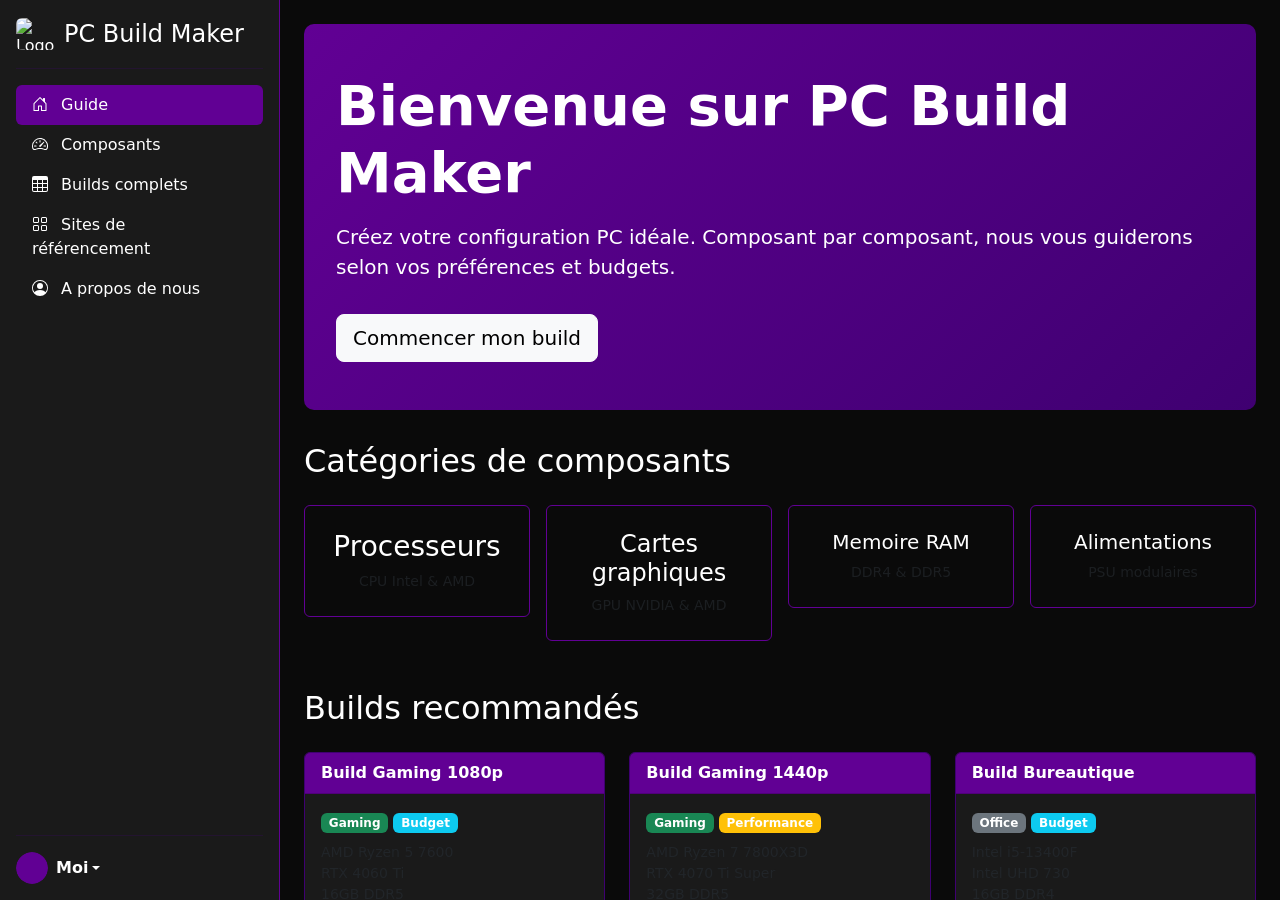
==== index.html @ 877aa24e "bblblbl" ====
<!DOCTYPE html>
<html lang="fr">
<head>
    <meta charset="UTF-8">
    <meta name="viewport" content="width=device-width, initial-scale=1">
    <title>PCBuild Maker - Page d'accueil</title>
    <link rel="stylesheet" href="./css/index.css">
    <link href="https://cdn.jsdelivr.net/npm/bootstrap@5.2.1/dist/css/bootstrap.min.css" rel="stylesheet" integrity="sha384-iYQeCzEYFbKjA/T2uDLTpkwGzCiq6soy8tYaI1GyVh/UjpbCx/TYkiZhlZB6+fzT" crossorigin="anonymous">
    <link rel="icon" href="assets/images/logo.png" type="image/png">
</head>
<body>
    <svg xmlns="http://www.w3.org/2000/svg" style="display: none;">
        <symbol id="home" viewBox="0 0 16 16">
            <path d="M8.354 1.146a.5.5 0 0 0-.708 0l-6 6A.5.5 0 0 0 1.5 7.5v7a.5.5 0 0 0 .5.5h4.5a.5.5 0 0 0 .5-.5v-4h2v4a.5.5 0 0 0 .5.5H14a.5.5 0 0 0 .5-.5v-7a.5.5 0 0 0-.146-.354L13 5.793V2.5a.5.5 0 0 0-.5-.5h-1a.5.5 0 0 0-.5.5v1.293L8.354 1.146zM2.5 14V7.707l5.5-5.5 5.5 5.5V14H10v-4a.5.5 0 0 0-.5-.5h-3a.5.5 0 0 0-.5.5v4H2.5z"/>
        </symbol>
        <symbol id="speedometer2" viewBox="0 0 16 16">
            <path d="M8 4a.5.5 0 0 1 .5.5V6a.5.5 0 0 1-1 0V4.5A.5.5 0 0 1 8 4zM3.732 5.732a.5.5 0 0 1 .707 0l.915.914a.5.5 0 1 1-.708.708l-.914-.915a.5.5 0 0 1 0-.707zM2 10a.5.5 0 0 1 .5-.5h1.586a.5.5 0 0 1 0 1H2.5A.5.5 0 0 1 2 10zm9.5 0a.5.5 0 0 1 .5-.5h1.5a.5.5 0 0 1 0 1H12a.5.5 0 0 1-.5-.5zm.754-4.246a.389.389 0 0 0-.527-.02L7.547 9.31a.91.91 0 1 0 1.302 1.258l3.434-4.297a.389.389 0 0 0-.029-.518z"/>
            <path fill-rule="evenodd" d="M0 10a8 8 0 1 1 15.547 2.661c-.442 1.253-1.845 1.602-2.932 1.25C11.309 13.488 9.475 13 8 13c-1.474 0-3.31.488-4.615.911-1.087.352-2.49.003-2.932-1.25A7.988 7.988 0 0 1 0 10zm8-7a7 7 0 0 0-6.603 9.329c.203.575.923.876 1.68.63C4.397 12.533 6.358 12 8 12s3.604.532 4.923.96c.757.245 1.477-.056 1.68-.631A7 7 0 0 0 8 3z"/>
        </symbol>
        <symbol id="table" viewBox="0 0 16 16">
            <path d="M0 2a2 2 0 0 1 2-2h12a2 2 0 0 1 2 2v12a2 2 0 0 1-2 2H2a2 2 0 0 1-2-2V2zm15 2h-4v3h4V4zm0 4h-4v3h4V8zm0 4h-4v3h3a1 1 0 0 0 1-1v-2zm-5 3v-3H6v3h4zm-5 0v-3H1v2a1 1 0 0 0 1 1h3zm-4-4h4V8H1v3zm0-4h4V4H1v3zm5-3v3h4V4H6zm4 4H6v3h4V8z"/>
        </symbol>
        <symbol id="people-circle" viewBox="0 0 16 16">
            <path d="M11 6a3 3 0 1 1-6 0 3 3 0 0 1 6 0z"/>
            <path fill-rule="evenodd" d="M0 8a8 8 0 1 1 16 0A8 8 0 0 1 0 8zm8-7a7 7 0 0 0-5.468 11.37C3.242 11.226 4.805 10 8 10s4.757 1.225 5.468 2.37A7 7 0 0 0 8 1z"/>
        </symbol>
        <symbol id="grid" viewBox="0 0 16 16">
            <path d="M1 2.5A1.5 1.5 0 0 1 2.5 1h3A1.5 1.5 0 0 1 7 2.5v3A1.5 1.5 0 0 1 5.5 7h-3A1.5 1.5 0 0 1 1 5.5v-3zM2.5 2a.5.5 0 0 0-.5.5v3a.5.5 0 0 0 .5.5h3a.5.5 0 0 0 .5-.5v-3a.5.5 0 0 0-.5-.5h-3zm6.5.5A1.5 1.5 0 0 1 10.5 1h3A1.5 1.5 0 0 1 15 2.5v3A1.5 1.5 0 0 1 13.5 7h-3A1.5 1.5 0 0 1 9 5.5v-3zm1.5-.5a.5.5 0 0 0-.5.5v3a.5.5 0 0 0 .5.5h3a.5.5 0 0 0 .5-.5v-3a.5.5 0 0 0-.5-.5h-3zM1 10.5A1.5 1.5 0 0 1 2.5 9h3A1.5 1.5 0 0 1 7 10.5v3A1.5 1.5 0 0 1 5.5 15h-3A1.5 1.5 0 0 1 1 13.5v-3zm1.5-.5a.5.5 0 0 0-.5.5v3a.5.5 0 0 0 .5.5h3a.5.5 0 0 0 .5-.5v-3a.5.5 0 0 0-.5-.5h-3zm6.5.5A1.5 1.5 0 0 1 10.5 9h3a1.5 1.5 0 0 1 1.5 1.5v3a1.5 1.5 0 0 1-1.5 1.5h-3A1.5 1.5 0 0 1 9 13.5v-3zm1.5-.5a.5.5 0 0 0-.5.5v3a.5.5 0 0 0 .5.5h3a.5.5 0 0 0 .5-.5v-3a.5.5 0 0 0-.5-.5h-3z"/>
        </symbol>
    </svg>

    <main class="d-flex flex-nowrap">
        <!-- Sidebar -->
        <div class="sidebar d-flex flex-column flex-shrink-0 p-3" style="width: 280px;">
            <a href="test2.html" class="d-flex align-items-center mb-3 mb-md-0 me-md-auto text-white text-decoration-none">
                <img src="assets/images/logo.png" alt="Logo PC Build Maker" width="40" height="32" class="me-2 rounded">
                <span class="fs-4">PC Build Maker</span>
            </a>
            <hr>
            <ul class="nav nav-pills flex-column mb-auto">
                <li class="nav-item">
                    <a href="#" class="nav-link active" aria-current="page">
                        <svg class="bi pe-none me-2" width="16" height="16"><use xlink:href="#home"/></svg>
                        Guide
                    </a>
                </li>
                <li>
                    <a href="#" class="nav-link">
                        <svg class="bi pe-none me-2" width="16" height="16"><use xlink:href="#speedometer2"/></svg>
                        Composants
                    </a>
                </li>
                <li>
                    <a href="#" class="nav-link">
                        <svg class="bi pe-none me-2" width="16" height="16"><use xlink:href="#table"/></svg>
                        Builds complets
                    </a>
                </li>
                <li>
                    <a href="./pages/siteref.html" class="nav-link">
                        <svg class="bi pe-none me-2" width="16" height="16"><use xlink:href="#grid"/></svg>
                        Sites de référencement
                    </a>
                </li>
                <li>
                    <a href="./pages/Apropos.html" class="nav-link">
                        <svg class="bi pe-none me-2" width="16" height="16"><use xlink:href="#people-circle"/></svg>
                        A propos de nous
                    </a>
                </li>
            </ul>
            <hr>
            <div class="dropdown">
                <a href="#" class="d-flex align-items-center text-white text-decoration-none dropdown-toggle" data-bs-toggle="dropdown" aria-expanded="false">
                    <svg width="32" height="32" class="rounded-circle me-2" style="fill: #610094;">
                        <rect width="32" height="32" rx="16"/>
                    </svg>
                    <strong>Moi</strong>
                </a>
                <ul class="dropdown-menu text-small shadow">
                    <li><a class="dropdown-item" href="#">Nouveau projet...</a></li>
                    <li><a class="dropdown-item" href="#">Paramètres</a></li>
                    <li><a class="dropdown-item" href="#">Profil</a></li>
                    <li><hr class="dropdown-divider"></li>
                    <li><a class="dropdown-item" href="#">Se déconnecter</a></li>
                </ul>
            </div>
        </div>

        
        <div class="flex-grow-1 p-4 scrollarea">
            
            <div class="hero-section">
                <h1 class="display-4 fw-bold mb-3">Bienvenue sur PC Build Maker</h1>
                <p class="lead">Créez votre configuration PC idéale. Composant par composant, nous vous guiderons selon vos préférences et budgets.</p>
                <button class="btn btn-light btn-lg mt-3">Commencer mon build</button>
            </div>

            
            <div class="mb-5">
                <h2 class="mb-4">Catégories de composants</h2>
                <div class="row g-3">
                    <div class="col-md-3">
                        <div class="component-card p-4 rounded text-center">
                            <h3>Processeurs</h3>
                            <p class="small text-muted mb-0">CPU Intel & AMD</p>
                        </div>
                    </div>
                    <div class="col-md-3">
                        <div class="component-card p-4 rounded text-center">
                            <h4>Cartes graphiques</h4>
                            <p class="small text-muted mb-0">GPU NVIDIA & AMD</p>
                        </div>
                    </div>
                    <div class="col-md-3">
                        <div class="component-card p-4 rounded text-center">
                            <h5>Memoire RAM</h5>
                            <p class="small text-muted mb-0">DDR4 & DDR5</p>
                        </div>
                    </div>
                    <div class="col-md-3">
                        <div class="component-card p-4 rounded text-center">
                            <h5>Alimentations</h5>
                            <p class="small text-muted mb-0">PSU modulaires</p>
                        </div>
                    </div>
                </div>
            </div>

            <!-- Les recommendations -->
            <div class="mb-5">
                <h2 class="mb-4">Builds recommandés</h2>
                <div class="row g-4">
                    <div class="col-md-4">
                        <div class="card">
                            <div class="card-header">
                                Build Gaming 1080p
                            </div>
                            <div class="card-body">
                                <div class="mb-2">
                                    <span class="badge bg-success">Gaming</span>
                                    <span class="badge bg-info">Budget</span>
                                </div>
                                <ul class="list-unstyled small">
                                    <li>AMD Ryzen 5 7600</li>
                                    <li>RTX 4060 Ti</li>
                                    <li>16GB DDR5</li>
                                    <li>1TB NVMe SSD</li>
                                </ul>
                                <div class="d-flex justify-content-between align-items-center mt-3">
                                    <span class="price-tag">899 euros</span>
                                    <button class="btn btn-primary btn-sm">Voir détails</button>
                                </div>
                            </div>
                        </div>
                    </div>

                    <div class="col-md-4">
                        <div class="card">
                            <div class="card-header">
                                Build Gaming 1440p
                            </div>
                            <div class="card-body">
                                <div class="mb-2">
                                    <span class="badge bg-success">Gaming</span>
                                    <span class="badge bg-warning">Performance</span>
                                </div>
                                <ul class="list-unstyled small">
                                    <li>AMD Ryzen 7 7800X3D</li>
                                    <li>RTX 4070 Ti Super</li>
                                    <li>32GB DDR5</li>
                                    <li>2TB NVMe SSD</li>
                                </ul>
                                <div class="d-flex justify-content-between align-items-center mt-3">
                                    <span class="price-tag">1649 euros</span>
                                    <button class="btn btn-primary btn-sm">Voir détails</button>
                                </div>
                            </div>
                        </div>
                    </div>

                    <div class="col-md-4">
                        <div class="card">
                            <div class="card-header">
                                Build Bureautique
                            </div>
                            <div class="card-body">
                                <div class="mb-2">
                                    <span class="badge bg-secondary">Office</span>
                                    <span class="badge bg-info">Budget</span>
                                </div>
                                <ul class="list-unstyled small">
                                    <li>Intel i5-13400F</li>
                                    <li>Intel UHD 730</li>
                                    <li>16GB DDR4</li>
                                    <li>512GB SSD</li>
                                </ul>
                                <div class="d-flex justify-content-between align-items-center mt-3">
                                    <span class="price-tag">549 euros</span>
                                    <button class="btn btn-primary btn-sm">Voir détails</button>
                                </div>
                            </div>
                        </div>
                    </div>
                </div>
            </div>

            <!-- Le guide en bas de page -->
            <div>
                <h2 class="mb-4">Guide débutant</h2>
                <div class="card">
                    <div class="card-body">
                        <h3 class="card-title">Comprendre les composants essentiels</h3>
                        <p class="card-text">Découvrez le rôle de chaque composant pour bien démarrer dans l'assemblage de votre PC.</p>
                        <div class="row g-3 mt-3">
                            <div class="col-md-6">
                                <h4>Le processeur (CPU)</h4>
                                <p class="small text-muted">Le cerveau de votre PC, responsable de tous les calculs.</p>
                            </div>
                            <div class="col-md-6">
                                <h4>La carte graphique (GPU)</h4>
                                <p class="small text-muted">Gere l'affichage et les performances en jeu.</p>
                            </div>
                            <div class="col-md-6">
                                <h5>La memoire RAM</h5>
                                <p class="small text-muted">Stockage temporaire rapide pour vos applications.</p>
                            </div>
                            <div class="col-md-6">
                                <h5>La carte mere</h5>
                                <p class="small text-muted">Connecte tous les composants entre eux.</p>
                            </div>
                        </div>
                        <button class="btn btn-primary mt-4">Lire le guide complet</button>
                    </div>
                </div>
            </div>
        </div>
    </main>

    <script src="https://cdn.jsdelivr.net/npm/bootstrap@5.2.1/dist/js/bootstrap.bundle.min.js" integrity="sha384-u1OknCvxWvY5kfmNBILK2hRnQC3Pr17a+RTT6rIHI7NnikvbZlHgTPOOmMi466C8" crossorigin="anonymous"></script>
</body>
</html>
---- css/index.css ----
body {
            min-height: 100vh;
            background-color: #0a0a0a !important;
            color: #ffffff !important;
            margin: 0;
            padding: 0;
        }

        .sidebar {
            background-color: #1a1a1a !important;
            border-right: 1px solid #610094 !important;
        }

        .nav-link {
            color: #ffffff !important;
            transition: all 0.3s ease;
        }

        .nav-link:hover {
            background-color: #3f0071 !important;
            color: #ffffff !important;
        }

        .nav-link.active {
            background-color: #610094 !important;
            color: #ffffff !important;
        }

        .card {
            background-color: #1a1a1a !important;
            border: 1px solid #3f0071 !important;
        }

        .card-header {
            background-color: #610094 !important;
            color: #ffffff !important;
            font-weight: 600;
        }

        .badge {
            font-size: 0.75rem;
        }

        .btn-primary {
            background-color: #610094 !important;
            border-color: #610094 !important;
        }

        .btn-primary:hover {
            background-color: #3f0071 !important;
            border-color: #3f0071 !important;
        }

        .dropdown-menu {
            background-color: #1a1a1a !important;
            border: 1px solid #3f0071 !important;
        }

        .dropdown-item {
            color: #ffffff !important;
        }

        .dropdown-item:hover {
            background-color: #3f0071 !important;
            color: #1c1628 !important;
        }

        hr {
            border-color: #3f0071 !important;
            opacity: 0.5;
        }

        .component-card {
            background-color: #0a0a0a !important;
            border: 1px solid #610094 !important;
            transition: transform 0.2s;
        }

        .component-card:hover {
            transform: translateY(-5px);
            border-color: #3f0071 !important;
        }

        .price-tag {
            background-color: #610094 !important;
            color: #ffffff !important;
            padding: 0.5rem 1rem;
            border-radius: 20px;
            font-weight: bold;
        }

        main {
            overflow-y: auto;
            height: 100vh;
            position: sticky; top: 0;
        }

        .hero-section {
            background: linear-gradient(135deg, #610094 0%, #3f0071 100%);
            padding: 3rem 2rem;
            border-radius: 10px;
            margin-bottom: 2rem;
        }

        .btn-toggle {
            padding: .25rem .5rem;
            font-weight: 600;
            color: rgba(255, 255, 255, .85);
            background-color: transparent;
            border: 0;
        }

        .btn-toggle:hover {
            background-color: #3f0071 !important;
        }

        .btn-toggle-nav a {
            padding: .1875rem .5rem;
            margin-left: 1.25rem;
            color: rgba(27, 6, 47, 0.673) !important;
        }

        .btn-toggle-nav a:hover {
            background-color: #3f0071 !important;
        }

        .scrollarea {
            overflow-y: auto;
        }

        .bi {
            vertical-align: -.125em;
            fill: currentColor;
        }
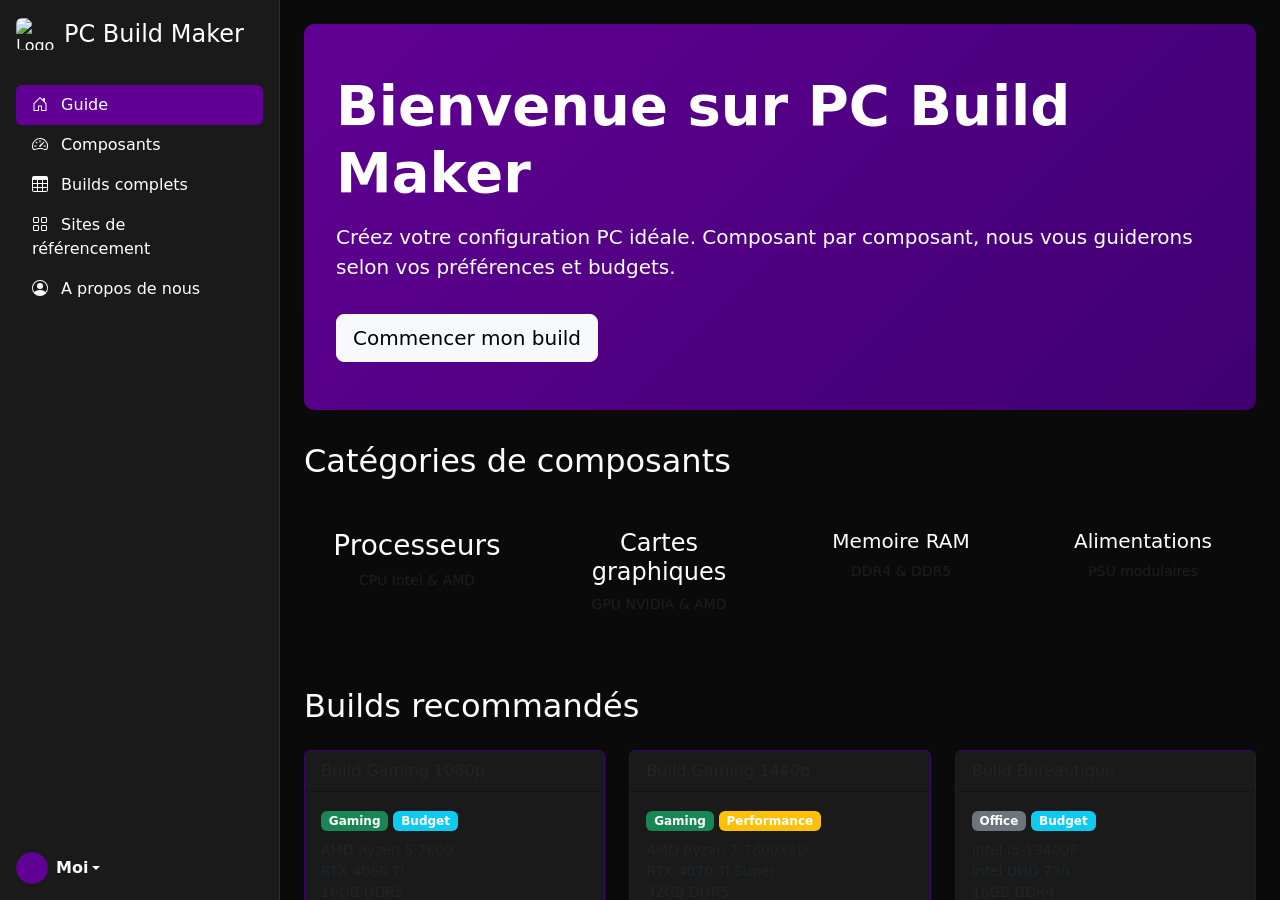
==== commit a948b834: "lien vers builds.html" ====
--- a/index.html
+++ b/index.html
@@ -32,8 +32,8 @@
     <main class="d-flex flex-nowrap">
         <!-- Sidebar -->
         <div class="sidebar d-flex flex-column flex-shrink-0 p-3" style="width: 280px;">
-            <a href="test2.html" class="d-flex align-items-center mb-3 mb-md-0 me-md-auto text-white text-decoration-none">
-                <img src="assets/images/logo.png" alt="Logo PC Build Maker" width="40" height="32" class="me-2 rounded">
+            <a href="./index.html" class="d-flex align-items-center mb-3 mb-md-0 me-md-auto text-white text-decoration-none">
+                <img src="./assets/images/logo.png" alt="Logo PC Build Maker" width="40" height="32" class="me-2 rounded">
                 <span class="fs-4">PC Build Maker</span>
             </a>
             <hr>
@@ -51,7 +51,7 @@
                     </a>
                 </li>
                 <li>
-                    <a href="#" class="nav-link">
+                    <a href="./pages/builds.html" class="nav-link">
                         <svg class="bi pe-none me-2" width="16" height="16"><use xlink:href="#table"/></svg>
                         Builds complets
                     </a>
@@ -239,4 +239,4 @@
 
     <script src="https://cdn.jsdelivr.net/npm/bootstrap@5.2.1/dist/js/bootstrap.bundle.min.js" integrity="sha384-u1OknCvxWvY5kfmNBILK2hRnQC3Pr17a+RTT6rIHI7NnikvbZlHgTPOOmMi466C8" crossorigin="anonymous"></script>
 </body>
-</html>+</html>
--- a/css/index.css
+++ b/css/index.css
@@ -31,7 +31,7 @@
             border: 1px solid #3f0071 !important;
         }
 
-        .card-header {
+        .bloc {
             background-color: #610094 !important;
             color: #ffffff !important;
             font-weight: 600;
@@ -70,18 +70,18 @@
             opacity: 0.5;
         }
 
-        .component-card {
+        .composent {
             background-color: #0a0a0a !important;
             border: 1px solid #610094 !important;
             transition: transform 0.2s;
         }
 
-        .component-card:hover {
+        .composent:hover {
             transform: translateY(-5px);
             border-color: #3f0071 !important;
         }
 
-        .price-tag {
+        .prix {
             background-color: #610094 !important;
             color: #ffffff !important;
             padding: 0.5rem 1rem;
@@ -133,5 +133,53 @@
             fill: currentColor;
         }
 
+        /* Build Streamer - Pourpre */
+    .build-streamer {
+  border: 3px solid #610094 !important;
+  box-shadow: 0 0 20px rgba(172, 35, 199, 0.5) !important;
+}
 
- +    .build-streamer .card-header {
+  background: linear-gradient(135deg, #610094 0%, #610094 100%) !important;
+  border-bottom: 3px solid #610094 !important;
+  color: #ffffff !important;
+  font-weight: 700 !important;
+}
+
+    .build-streamer .card {
+  border-color: #610094 !important;
+  transition: all 0.3s ease !important;
+}
+
+    .build-streamer:hover {
+  border-color: #610094 !important;
+  box-shadow: 0 0 30px rgba(112, 48, 189, 0.8) !important;
+  transform: translateY(-5px) !important;
+}
+
+
+.build-workstation-pro {
+  border: 3px solid #dc3545 !important;
+  box-shadow: 0 0 20px rgba(220, 53, 69, 0.5) !important;
+}
+
+    .build-workstation-pro .card-header {
+  background: linear-gradient(135deg, #dc3545 0%, #c82333 100%) !important;
+  border-bottom: 3px solid #a71e2a !important;
+  color: #ffffff !important;
+  font-weight: 700 !important;
+}
+
+    .build-workstation-pro .card {
+  border-color: #dc3545 !important;
+  transition: all 0.3s ease !important;
+}
+
+    .build-workstation-pro:hover {
+  border-color: #ff4757 !important;
+  box-shadow: 0 0 30px rgba(220, 53, 69, 0.8) !important;
+  transform: translateY(-5px) !important;
+}
+
+
+ 
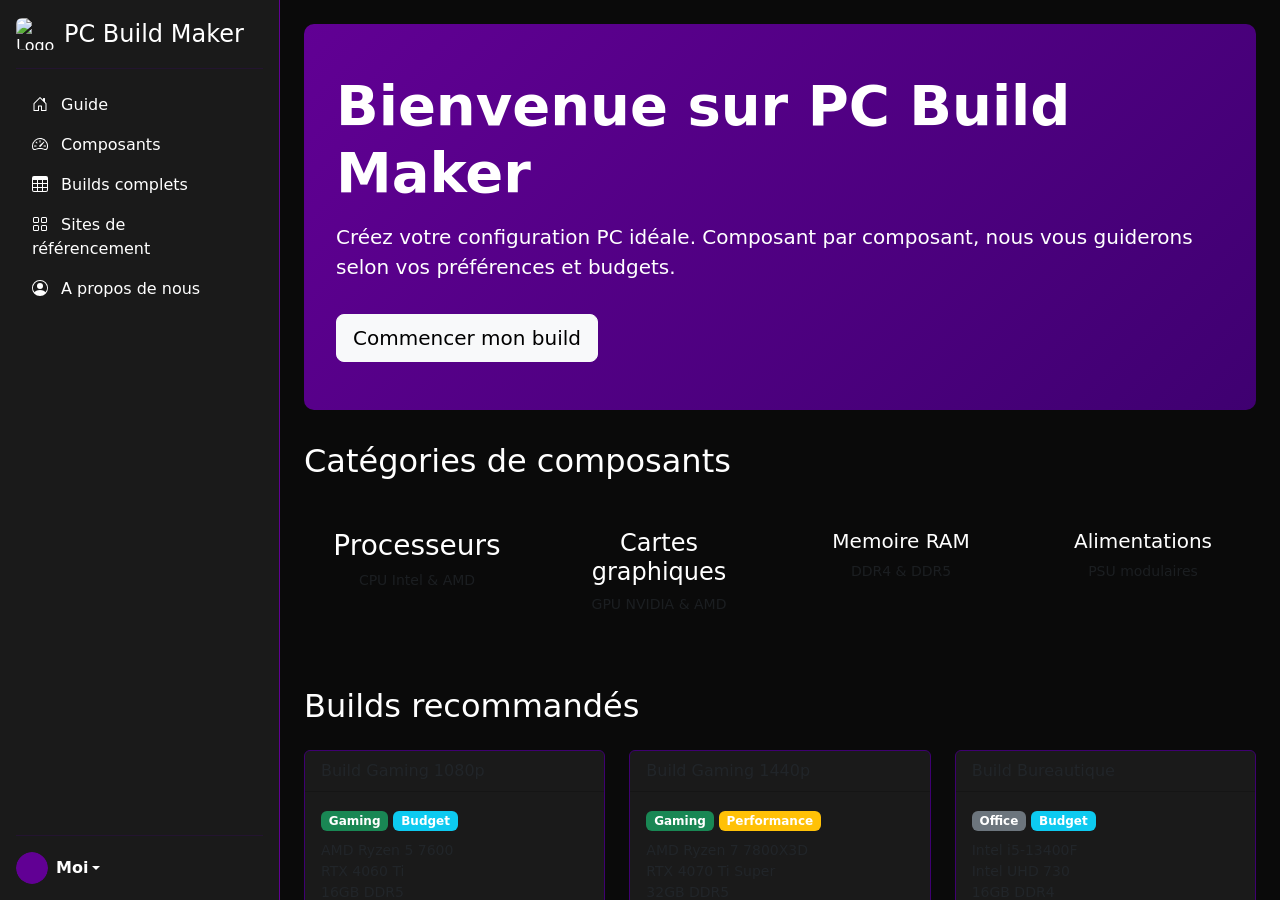
==== commit 370f63e9: "blblb" ====
--- a/index.html
+++ b/index.html
@@ -39,7 +39,7 @@
             <hr>
             <ul class="nav nav-pills flex-column mb-auto">
                 <li class="nav-item">
-                    <a href="#" class="nav-link active" aria-current="page">
+                    <a href="#" class="nav-link" aria-current="page">
                         <svg class="bi pe-none me-2" width="16" height="16"><use xlink:href="#home"/></svg>
                         Guide
                     </a>
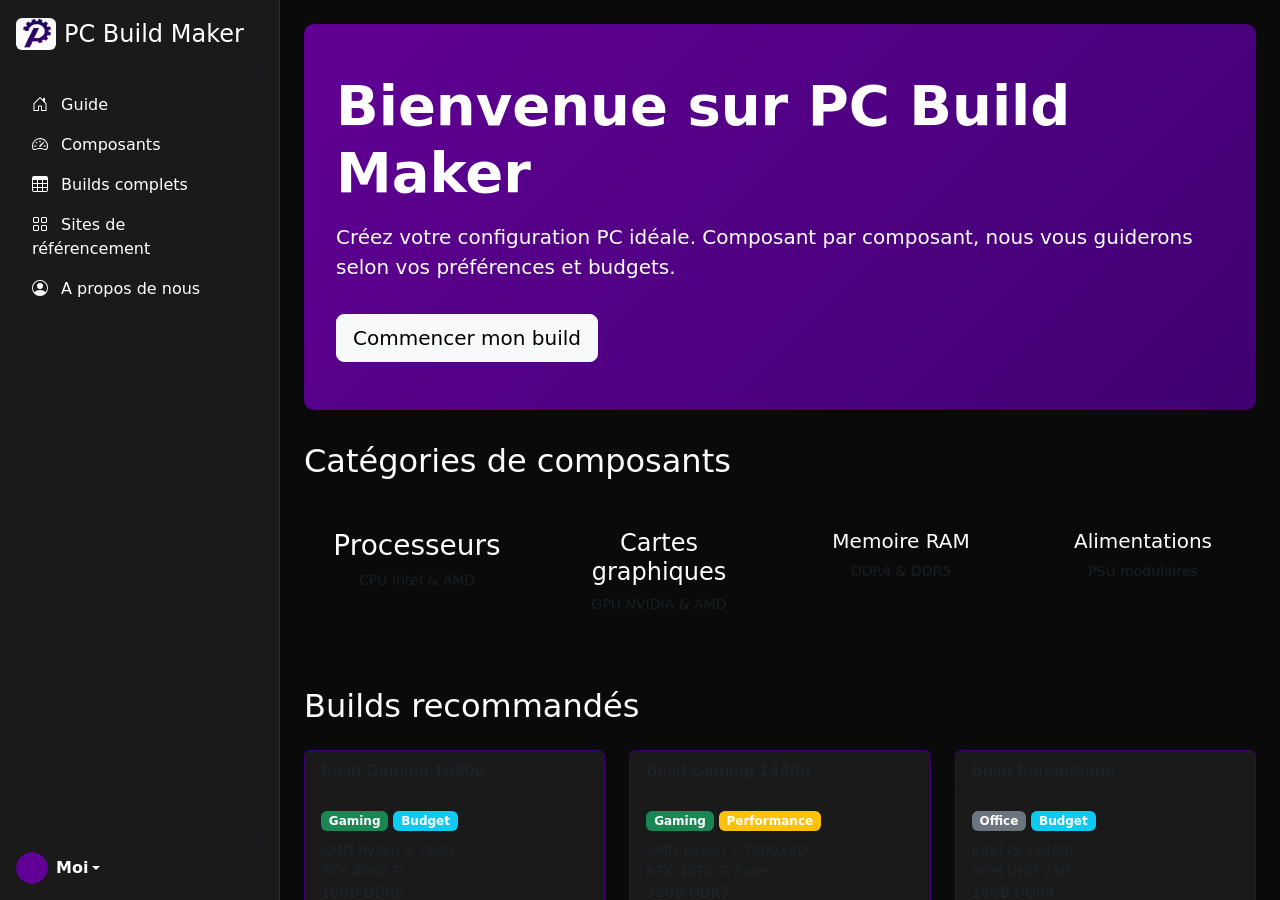
==== commit 93d2ef28: "ajout guifr" ====
--- a/index.html
+++ b/index.html
@@ -39,7 +39,7 @@
             <hr>
             <ul class="nav nav-pills flex-column mb-auto">
                 <li class="nav-item">
-                    <a href="#" class="nav-link" aria-current="page">
+                    <a href="./pages/guide.html" class="nav-link" aria-current="page">
                         <svg class="bi pe-none me-2" width="16" height="16"><use xlink:href="#home"/></svg>
                         Guide
                     </a>
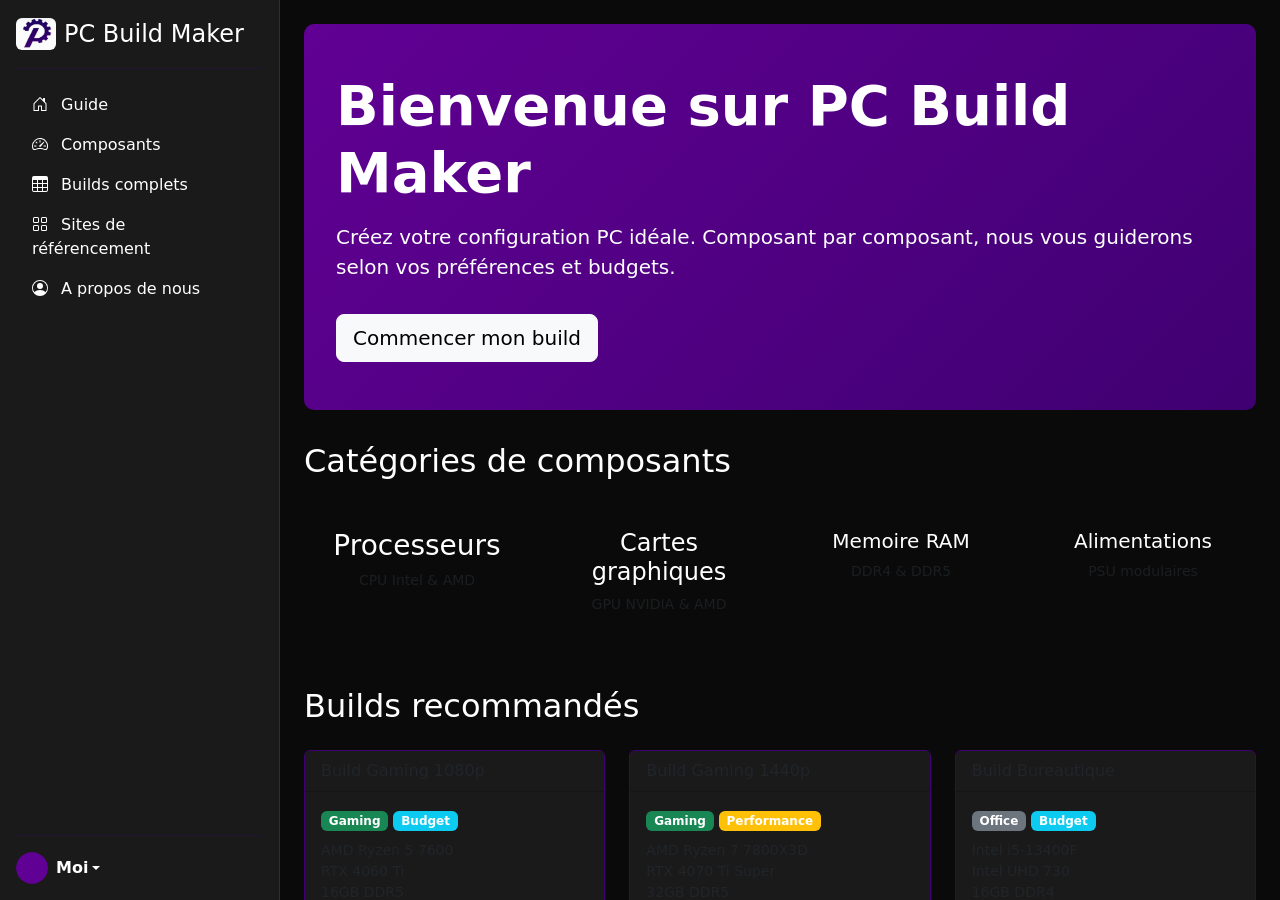
==== commit 88c602bc: "chemiiieennn d'accès et page composants" ====
--- a/index.html
+++ b/index.html
@@ -45,7 +45,7 @@
                     </a>
                 </li>
                 <li>
-                    <a href="#" class="nav-link">
+                    <a href="./pages/composants.html" class="nav-link">
                         <svg class="bi pe-none me-2" width="16" height="16"><use xlink:href="#speedometer2"/></svg>
                         Composants
                     </a>
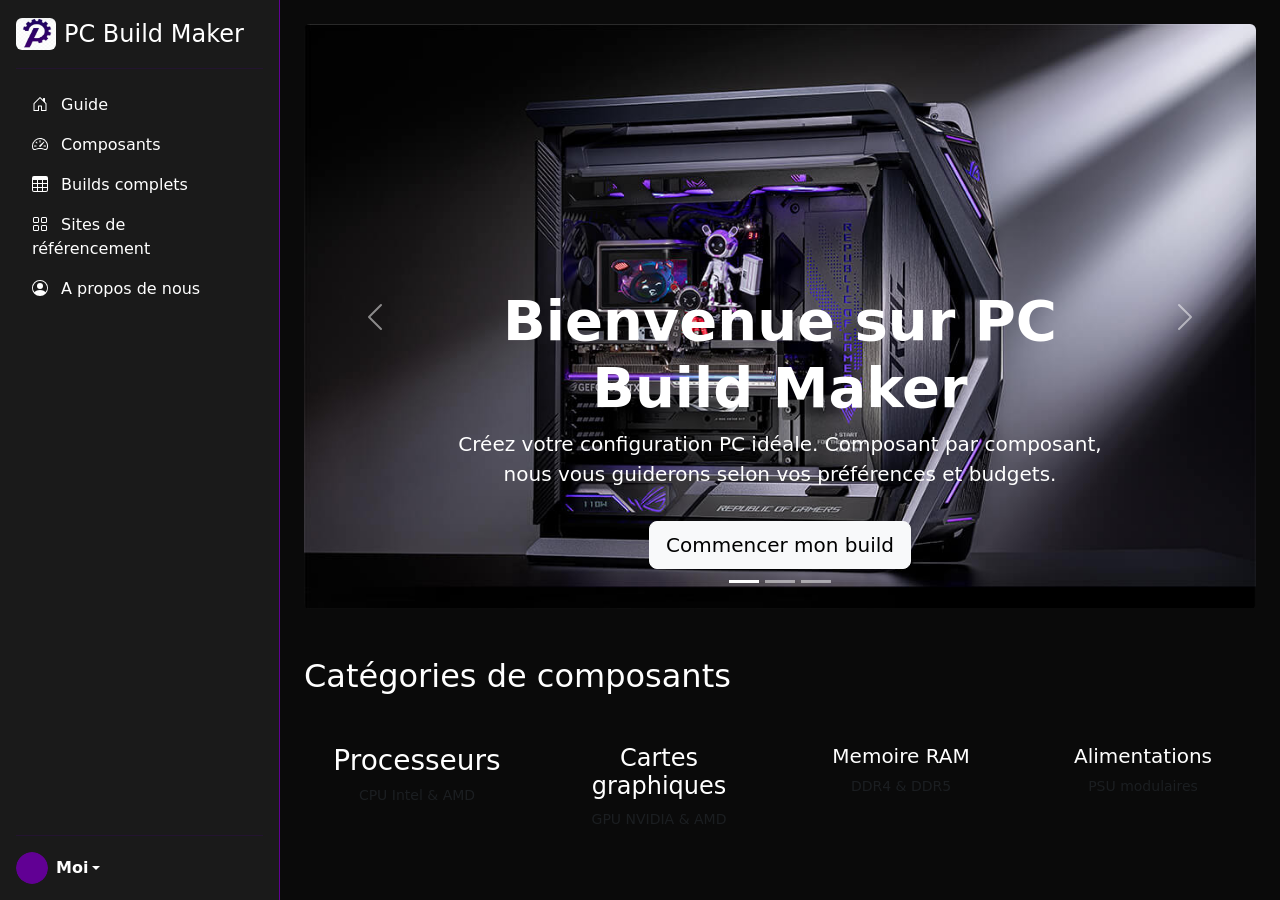
==== commit 193c0e1d: "La vida es un CAROUSSEL" ====
--- a/index.html
+++ b/index.html
@@ -86,14 +86,49 @@
                 </ul>
             </div>
         </div>
-
         
-        <div class="flex-grow-1 p-4 scrollarea">
-            
-            <div class="hero-section">
-                <h1 class="display-4 fw-bold mb-3">Bienvenue sur PC Build Maker</h1>
-                <p class="lead">Créez votre configuration PC idéale. Composant par composant, nous vous guiderons selon vos préférences et budgets.</p>
-                <button class="btn btn-light btn-lg mt-3">Commencer mon build</button>
+         <div class="flex-grow-1 p-4 scrollarea">
+             
+            <div id="heroCarousel" class="carousel slide mb-5" data-bs-ride="carousel">
+                <div class="carousel-indicators">
+                    <button type="button" data-bs-target="#heroCarousel" data-bs-slide-to="0" class="active" aria-current="true" aria-label="Slide 1"></button>
+                    <button type="button" data-bs-target="#heroCarousel" data-bs-slide-to="1" aria-label="Slide 2"></button>
+                    <button type="button" data-bs-target="#heroCarousel" data-bs-slide-to="2" aria-label="Slide 3"></button>
+                </div>
+                <div class="carousel-inner rounded">
+                    <div class="carousel-item active">
+                        <img src="assets/images/pc1.jpg" alt="PC Gaming Setup" class="d-block w-100">
+                        <div class="carousel-caption">
+                            <h1 class="display-4 fw-bold">Bienvenue sur PC Build Maker</h1>
+                            <p class="lead">Créez votre configuration PC idéale. Composant par composant, nous vous guiderons selon vos préférences et budgets.</p>
+                            <button class="btn btn-light btn-lg mt-3">Commencer mon build</button>
+                        </div>
+                    </div>
+                    <div class="carousel-item">
+                        <img src="assets/images/pc2.avif" alt="Gaming PC" class="d-block w-100">
+                        <div class="carousel-caption">
+                            <h1 class="display-4 fw-bold">Gaming Haute Performance</h1>
+                            <p class="lead">Découvrez nos configurations optimisées pour le gaming en 1440p et 4K avec les derniers composants.</p>
+                            <button class="btn btn-light btn-lg mt-3">Voir les builds gaming</button>
+                        </div>
+                    </div>
+                    <div class="carousel-item">
+                        <img src="assets/images/pc3.jpg" alt="PC Components" class="d-block w-100">
+                        <div class="carousel-caption">
+                            <h1 class="display-4 fw-bold">Guides et Conseils</h1>
+                            <p class="lead">Profitez de nos guides détaillés pour comprendre chaque composant et faire les meilleurs choix.</p>
+                            <button class="btn btn-light btn-lg mt-3">Accéder aux guides</button>
+                        </div>
+                    </div>
+                </div>
+                <button class="carousel-control-prev" type="button" data-bs-target="#heroCarousel" data-bs-slide="prev">
+                    <span class="carousel-control-prev-icon" aria-hidden="true"></span>
+                    <span class="visually-hidden">Precedent</span>
+                </button>
+                <button class="carousel-control-next" type="button" data-bs-target="#heroCarousel" data-bs-slide="next">
+                    <span class="carousel-control-next-icon" aria-hidden="true"></span>
+                    <span class="visually-hidden">Suivant</span>
+                </button>
             </div>
 
             
